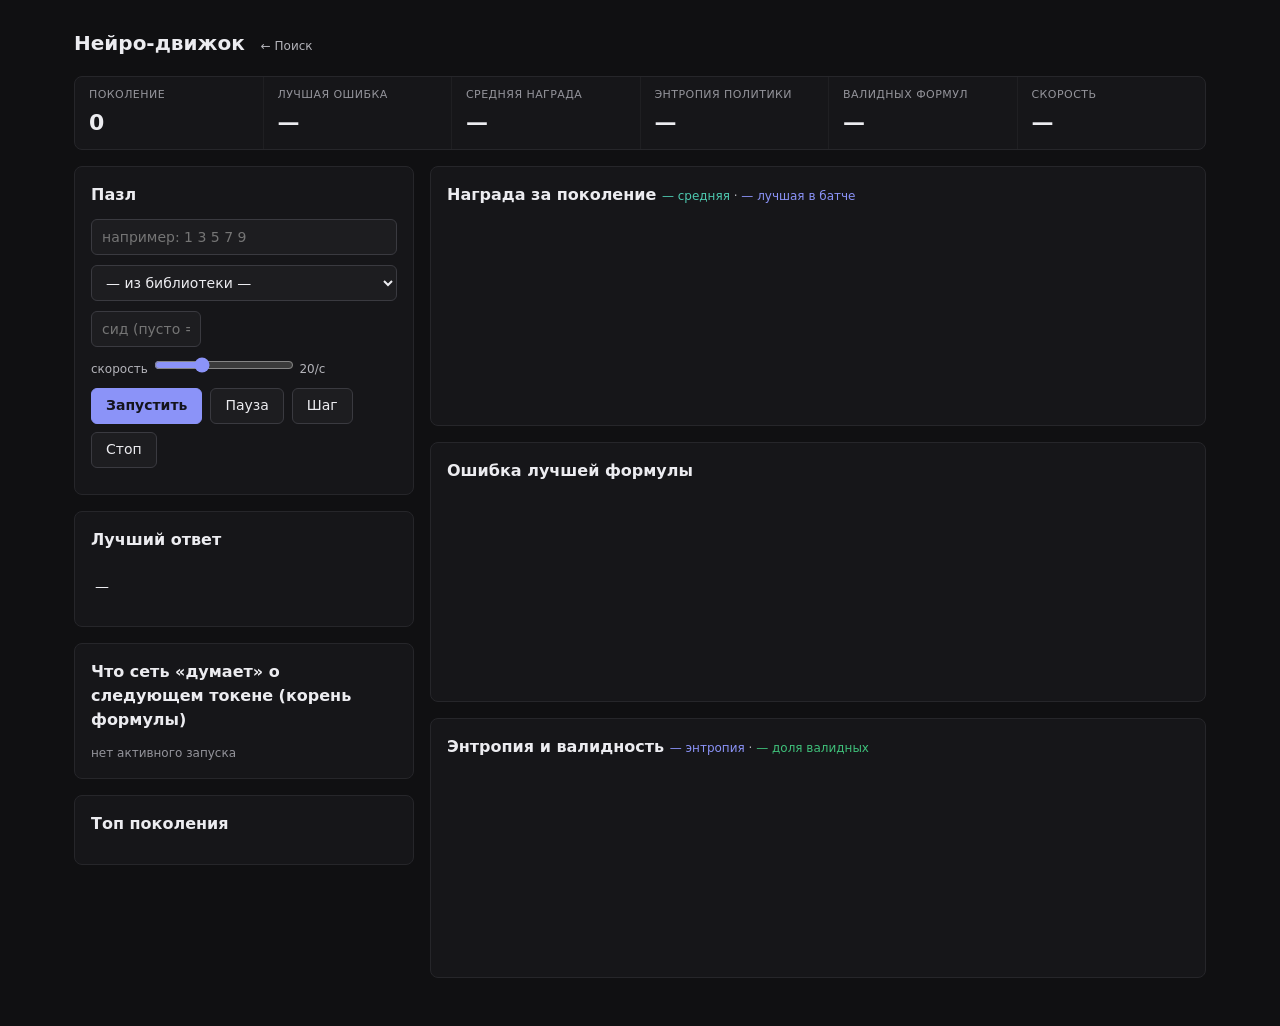
==== static/neuro.html @ 7a64674e "feat(neuro): dashboard training visualizer + server wiring for mode neuro Standalone /neuro page: li" ====
<!DOCTYPE html>
<html lang="ru">
<head>
<meta charset="utf-8">
<meta name="viewport" content="width=device-width, initial-scale=1">
<title>seq2formula — Нейро</title>
<link rel="stylesheet" href="/static/vendor/katex/katex.min.css">
<link rel="stylesheet" href="/static/vendor/uplot/uPlot.min.css">
<link rel="stylesheet" href="/static/style.css">
<style>
  .neuro-wrap { max-width: 1180px; margin: 0 auto; padding: 20px var(--pad) 48px; }
  .neuro-head { display: flex; align-items: baseline; gap: 16px; margin: 8px 0 18px; }
  .neuro-head a { color: var(--muted); font-size: var(--fs-small); text-decoration: none; }
  .neuro-head a:hover { color: var(--accent); }
  .neuro-grid { display: grid; grid-template-columns: 340px 1fr; gap: var(--gap); align-items: start; }
  @media (max-width: 900px) { .neuro-grid { grid-template-columns: 1fr; } }
  .card { background: var(--surface); border: 1px solid var(--border); border-radius: var(--radius-card); padding: 16px; }
  .card h2 { margin: 0 0 12px; font-size: var(--fs-section); font-weight: 600; }
  .card + .card { margin-top: var(--gap); }
  .row { display: flex; gap: 8px; align-items: center; flex-wrap: wrap; }
  .row + .row { margin-top: 10px; }
  .neuro-formula { min-height: 46px; display: flex; align-items: center; padding: 8px 4px; overflow-x: auto; }
  .kpi-strip { display: flex; border: 1px solid var(--border); border-radius: var(--radius-card); background: var(--surface); overflow: hidden; }
  .kpi-strip .cell { flex: 1; padding: 10px 14px; border-right: 1px solid var(--rule); min-width: 0; }
  .kpi-strip .cell:last-child { border-right: 0; }
  .kpi-label { font-size: 11px; color: var(--faint); text-transform: uppercase; letter-spacing: 0.04em; }
  .kpi-value { font-size: var(--fs-kpi); font-weight: 600; margin-top: 2px; }
  .chart { width: 100%; }
  .tokbars { display: flex; flex-direction: column; gap: 6px; }
  .tokbar-row { display: grid; grid-template-columns: 64px 1fr 48px; gap: 8px; align-items: center; font-size: var(--fs-small); }
  .tokbar-name { color: var(--muted); font-family: ui-monospace, monospace; }
  .tokbar-track { background: var(--active); border-radius: 3px; height: 14px; overflow: hidden; }
  .tokbar-fill { height: 100%; background: var(--accent); border-radius: 3px; transition: width 0.15s ease; }
  .tokbar-val { color: var(--faint); text-align: right; font-variant-numeric: tabular-nums; }
  .top5 td { padding: 4px 8px; font-size: var(--fs-small); }
  .badge-shock { display: inline-block; padding: 1px 8px; border-radius: 999px; font-size: 11px;
                 background: var(--amber-tint); color: var(--amber); border: 1px solid #4a3d1e; }
  .badge-solved { display: inline-block; padding: 1px 8px; border-radius: 999px; font-size: 11px;
                  background: var(--positive-dim); color: var(--positive); border: 1px solid #1f4a2e; }
  .stat-line { display: flex; justify-content: space-between; font-size: var(--fs-small); color: var(--muted); padding: 3px 0; }
  .stat-line b { color: var(--text); font-variant-numeric: tabular-nums; font-weight: 600; }
</style>
</head>
<body>
<div class="neuro-wrap">
  <div class="neuro-head">
    <h1 style="margin:0;font-size:var(--fs-title);">Нейро-движок</h1>
    <a href="/">← Поиск</a>
    <span id="statusBadge" class="badge-solved" hidden></span>
    <span id="shockBadge" class="badge-shock" hidden>встряска</span>
  </div>

  <div class="kpi-strip" id="kpiStrip">
    <div class="cell"><div class="kpi-label">Поколение</div><div class="kpi-value num" id="kpiGen">0</div></div>
    <div class="cell"><div class="kpi-label">Лучшая ошибка</div><div class="kpi-value num" id="kpiErr">—</div></div>
    <div class="cell"><div class="kpi-label">Средняя награда</div><div class="kpi-value num" id="kpiReward">—</div></div>
    <div class="cell"><div class="kpi-label">Энтропия политики</div><div class="kpi-value num" id="kpiH">—</div></div>
    <div class="cell"><div class="kpi-label">Валидных формул</div><div class="kpi-value num" id="kpiValid">—</div></div>
    <div class="cell"><div class="kpi-label">Скорость</div><div class="kpi-value num" id="kpiGps">—</div></div>
  </div>

  <div style="height:var(--gap)"></div>

  <div class="neuro-grid">
    <div>
      <div class="card">
        <h2>Пазл</h2>
        <div class="row">
          <input class="input" id="termsInput" style="flex:1" placeholder="например: 1 3 5 7 9">
        </div>
        <div class="row">
          <select class="input" id="puzzleSelect" style="flex:1"><option value="">— из библиотеки —</option></select>
        </div>
        <div class="row">
          <input class="input" id="seedInput" style="width:110px" placeholder="сид (пусто = случайно)">
          <label style="color:var(--muted);font-size:var(--fs-small)">скорость
            <input type="range" id="speedSlider" min="1" max="60" value="20" step="1">
            <span class="num" id="speedLabel">20/с</span>
          </label>
        </div>
        <div class="row">
          <button class="btn btn-primary" id="btnStart">Запустить</button>
          <button class="btn" id="btnPause">Пауза</button>
          <button class="btn" id="btnStep">Шаг</button>
          <button class="btn" id="btnStop">Стоп</button>
        </div>
        <div id="runInfo" style="margin-top:10px"></div>
      </div>

      <div class="card">
        <h2>Лучший ответ</h2>
        <div class="neuro-formula" id="bestFormula">—</div>
        <div id="bestMeta" style="color:var(--muted);font-size:var(--fs-small)"></div>
      </div>

      <div class="card">
        <h2>Что сеть «думает» о следующем токене (корень формулы)</h2>
        <div class="tokbars" id="tokBars"><div style="color:var(--faint);font-size:var(--fs-small)">нет активного запуска</div></div>
      </div>

      <div class="card">
        <h2>Топ поколения</h2>
        <table class="list-table top5" id="top5Table"><tbody></tbody></table>
      </div>
    </div>

    <div>
      <div class="card">
        <h2>Награда за поколение
          <span style="font-weight:400;font-size:12px;color:var(--muted)">
            <span style="color:#4ec9b0">— средняя</span> ·
            <span style="color:#8b93f8">— лучшая в батче</span></span></h2>
        <div class="chart" id="chartReward"></div>
      </div>
      <div class="card">
        <h2>Ошибка лучшей формулы</h2>
        <div class="chart" id="chartError"></div>
      </div>
      <div class="card">
        <h2>Энтропия и валидность
          <span style="font-weight:400;font-size:12px;color:var(--muted)">
            <span style="color:#8b93f8">— энтропия</span> ·
            <span style="color:#3fc07a">— доля валидных</span></span></h2>
        <div class="chart" id="chartEntropy"></div>
      </div>
    </div>
  </div>
</div>
<script src="/static/vendor/katex/katex.min.js"></script>
<script src="/static/vendor/uplot/uPlot.iife.min.js"></script>
<script src="/static/neuro.js"></script>
</body>
</html>
---- static/vendor/uplot/uPlot.min.css ----
.uplot, .uplot *, .uplot *::before, .uplot *::after {box-sizing: border-box;}.uplot {font-family: system-ui, -apple-system, "Segoe UI", Roboto, "Helvetica Neue", Arial, "Noto Sans", sans-serif, "Apple Color Emoji", "Segoe UI Emoji", "Segoe UI Symbol", "Noto Color Emoji";line-height: 1.5;width: min-content;}.u-title {text-align: center;font-size: 18px;font-weight: bold;}.u-wrap {position: relative;user-select: none;}.u-over, .u-under {position: absolute;}.u-under {overflow: hidden;}.uplot canvas {display: block;position: relative;width: 100%;height: 100%;}.u-legend {font-size: 14px;margin: auto;text-align: center;}.u-inline {display: block;}.u-inline * {display: inline-block;}.u-inline tr {margin-right: 16px;}.u-legend th {font-weight: 600;}.u-legend th > * {vertical-align: middle;display: inline-block;}.u-legend .u-marker {width: 1em;height: 1em;margin-right: 4px;background-clip: content-box !important;}.u-inline.u-live th::after {content: ":";vertical-align: middle;}.u-inline:not(.u-live) .u-value {display: none;}.u-series > * {padding: 4px;}.u-series th {cursor: pointer;}.u-legend .u-off > * {opacity: 0.3;}.u-select {background: rgba(0,0,0,0.07);position: absolute;pointer-events: none;}.u-cursor-x, .u-cursor-y {position: absolute;left: 0;top: 0;pointer-events: none;will-change: transform;z-index: 100;}.u-hz .u-cursor-x, .u-vt .u-cursor-y {height: 100%;border-right: 1px dashed #607D8B;}.u-hz .u-cursor-y, .u-vt .u-cursor-x {width: 100%;border-bottom: 1px dashed #607D8B;}.u-cursor-pt {position: absolute;top: 0;left: 0;border-radius: 50%;pointer-events: none;will-change: transform;z-index: 100;/*this has to be !important since we set inline "background" shorthand */background-clip: content-box !important;}.u-select.u-off, .u-cursor-x.u-off, .u-cursor-y.u-off, .u-cursor-pt.u-off {display: none;}
---- static/style.css ----
/* seq2formula dashboard — dark instrument panel.
   Rules: neutral dark chrome, indigo on data only, flat surfaces split
   by 1px lines, KPIs as one divided strip, tabular figures, no emoji. */

:root {
  --ground: #101012;
  --surface: #161619;
  --raised: #1d1d20;
  --active: #26262a;
  --border: #26262a;
  --rule: #1f1f22;
  --control: #3a3a40;
  --text: #ececf0;
  --muted: #b4b4ba;
  --faint: #94949b;
  --accent: #8b93f8;          /* indigo — the product hue: best line, focus, primary */
  --accent-dim: #3c4066;
  --accent-tint: #1c1d2b;
  --positive: #3fc07a;        /* exact hit */
  --positive-dim: #16281d;
  --negative: #e5566f;
  --amber: #e2a655;           /* error metric */
  --amber-tint: #2a2214;
  --teal: #4ec9b0;            /* diversity metric */
  --teal-tint: #14262b;
  --grid: #232327;
  --radius-card: 8px;
  --radius-control: 6px;
  --radius-chip: 4px;
  --gap: 16px;
  --pad: 24px;
  --font: -apple-system, "Segoe UI", "Roboto", "Ubuntu", system-ui, sans-serif;
  --fs-title: 20px;
  --fs-section: 16px;
  --fs-kpi: 22px;
  --fs-body: 14px;
  --fs-small: 12px;
}

* { box-sizing: border-box; }

[hidden] { display: none !important; }

html { color-scheme: dark; }

body {
  margin: 0;
  background: var(--ground);
  color: var(--text);
  font-family: var(--font);
  font-size: var(--fs-body);
  line-height: 1.5;
}

.num, .kpi-value, td.num, th.num { font-variant-numeric: tabular-nums; }

::selection { background: var(--accent-dim); color: var(--text); }

:focus-visible {
  outline: 2px solid var(--accent);
  outline-offset: 2px;
  border-radius: var(--radius-chip);
}

/* ---------- top bar ---------- */

.topbar {
  display: flex;
  align-items: center;
  justify-content: space-between;
  gap: 16px;
  min-height: 48px;
  padding: 0 var(--pad);
  border-bottom: 1px solid var(--border);
  position: sticky;
  top: 0;
  background: var(--ground);
  z-index: 10;
  flex-wrap: wrap;
}

.brand { display: flex; align-items: center; gap: 10px; }

.brand-mark { width: 20px; height: 20px; color: var(--accent); }

.brand-name { font-size: var(--fs-section); font-weight: 600; letter-spacing: 0; }

.pagetabs {
  display: flex;
  gap: 2px;
  align-self: stretch;
  margin: 0 auto;
}

.ptab {
  appearance: none;
  background: none;
  border: none;
  border-bottom: 2px solid transparent;
  color: var(--muted);
  font: inherit;
  font-size: var(--fs-body);
  padding: 0 16px;
  cursor: pointer;
  display: inline-flex;
  align-items: center;
  gap: 6px;
  min-height: 46px;
}

.ptab[aria-selected="true"] {
  color: var(--text);
  border-bottom-color: var(--accent);
}

.tab-dot {
  width: 7px;
  height: 7px;
  border-radius: 50%;
  background: var(--positive);
}

.topbar-status {
  display: flex;
  align-items: center;
  gap: 8px;
  font-size: var(--fs-small);
  color: var(--muted);
  white-space: nowrap;
}

.dot {
  width: 8px;
  height: 8px;
  border-radius: 50%;
  background: var(--faint);
}

.dot.on { background: var(--positive); }
.dot.off { background: var(--negative); }

/* status chip */

.chip {
  display: inline-flex;
  align-items: center;
  gap: 6px;
  height: 22px;
  padding: 0 10px;
  border-radius: 999px;
  font-size: var(--fs-small);
  background: var(--active);
  color: var(--muted);
  white-space: nowrap;
}

.chip::before {
  content: "";
  width: 7px;
  height: 7px;
  border-radius: 50%;
  background: currentColor;
}

.chip.run { background: var(--accent-tint); color: var(--accent); }
.chip.paused { background: var(--amber-tint); color: var(--amber); }
.chip.solved { background: var(--positive-dim); color: var(--positive); }
.chip.finished { background: var(--active); color: var(--faint); }
.chip.error { background: var(--amber-tint); color: var(--amber); }

/* ---------- canvas ---------- */

.canvas {
  max-width: 1280px;
  margin: 0 auto;
  padding: var(--pad) var(--pad) 48px;
  display: grid;
  gap: var(--gap);
}

.panel {
  background: var(--surface);
  border: 1px solid var(--border);
  border-radius: var(--radius-card);
  padding: 20px;
}

.panel-head {
  display: flex;
  align-items: baseline;
  justify-content: space-between;
  gap: 12px;
  margin-bottom: 16px;
}

.panel-title {
  margin: 0;
  font-size: var(--fs-section);
  font-weight: 600;
}

.panel-meta { font-size: var(--fs-small); color: var(--muted); }

/* ---------- controls ---------- */

.run-form {
  display: grid;
  grid-template-columns: minmax(0, 1.4fr) minmax(0, 1fr);
  gap: 12px;
  align-items: start;
}

/* own reference formula spans the full row under sequence/puzzle */
.field-ref { grid-column: 1 / -1; }

.field { display: grid; gap: 6px; min-width: 0; }

.field-label { font-size: var(--fs-small); color: var(--muted); }

.field-hint { font-size: var(--fs-small); color: var(--faint); }

.input {
  height: 36px;
  padding: 0 10px;
  background: var(--raised);
  border: 1px solid var(--control);
  border-radius: var(--radius-control);
  color: var(--text);
  font: inherit;
  min-width: 0;
}

.input:hover { border-color: #4a4a52; }

.input:focus { outline: none; border-color: var(--accent); }

/* custom dropdown for puzzles */
.field-puzzle { position: relative; }
.modern-select-trigger {
  display: flex;
  align-items: center;
  justify-content: space-between;
  cursor: pointer;
  text-align: left;
  width: 100%;
  font: inherit;
}
.modern-select-arrow { width: 16px; height: 16px; color: var(--muted); flex: none; }
.modern-select-menu {
  position: absolute;
  top: calc(100% + 4px);
  left: 0;
  width: 100%;
  max-height: 400px;
  overflow-y: auto;
  background: var(--surface);
  border: 1px solid var(--border);
  border-radius: var(--radius-control);
  box-shadow: 0 12px 32px rgba(0, 0, 0, 0.5);
  z-index: 100;
  padding: 6px 0;
}
.modern-select-group {
  padding: 8px 12px 4px;
  font-size: 11px;
  font-weight: 600;
  color: var(--faint);
  text-transform: uppercase;
  letter-spacing: 0.04em;
}
.puzzle-search-wrap {
  padding: 8px;
  position: sticky;
  top: 0;
  background: var(--surface);
  z-index: 10;
  border-bottom: 1px solid var(--border);
}
.puzzle-search {
  width: 100%;
  height: 30px;
  font-size: var(--fs-small);
}
.puzzle-filters {
  display: flex;
  gap: 8px;
  margin-top: 8px;
}
.puzzle-filter-select {
  height: 28px;
  font-size: 11px;
  padding: 0 6px;
  flex: 1;
  min-width: 0;
  background-image: none; /* remove custom arrow for these compact ones */
  cursor: pointer;
}
.puzzle-search-wrap {
  padding: 8px;
  position: sticky;
  top: 0;
  background: var(--surface);
  z-index: 10;
  border-bottom: 1px solid var(--border);
}
.puzzle-search {
  width: 100%;
  height: 30px;
  font-size: var(--fs-small);
}
.modern-select-item {
  padding: 8px 12px;
  cursor: pointer;
  display: flex;
  align-items: center;
  justify-content: space-between;
  gap: 12px;
  transition: background-color 100ms;
}
.modern-select-item:hover { background: var(--raised); }
.modern-select-item.active { background: var(--accent-tint); }
.modern-select-item-name { font-size: var(--fs-body); color: var(--text); }
.modern-select-item-desc { font-size: var(--fs-small); color: var(--muted); display: flex; gap: 8px; align-items: center; flex-wrap: wrap; margin-top: 2px; }
.modern-select-item-seq { color: var(--faint); }
.modern-select-item-ref { color: var(--teal); }

/* KPI tooltips */

.kpi { position: relative; cursor: help; }

.kpi::after {
  content: attr(data-tip);
  position: absolute;
  bottom: calc(100% + 6px);
  left: 8px;
  right: 8px;
  z-index: 50; /* must be higher than charts below */
  background: var(--raised);
  border: 1px solid var(--control);
  border-radius: var(--radius-control);
  padding: 8px 10px;
  font-size: var(--fs-small);
  line-height: 1.45;
  color: var(--muted);
  box-shadow: 0 8px 24px rgba(0, 0, 0, 0.4);
  opacity: 0;
  pointer-events: none;
  transition: opacity 150ms;
}

.kpi:hover::after, .kpi:focus-within::after { opacity: 1; }

.btn {
  display: inline-flex;
  align-items: center;
  justify-content: center;
  gap: 8px;
  height: 36px;
  padding: 0 14px;
  background: var(--raised);
  border: 1px solid var(--control);
  border-radius: var(--radius-control);
  color: var(--text);
  font: inherit;
  cursor: pointer;
  transition: background-color 150ms, border-color 150ms;
}

.btn:hover { background: var(--active); border-color: #4a4a52; }

.btn:disabled { opacity: 0.5; cursor: not-allowed; }

.btn-primary {
  background: var(--accent);
  border-color: var(--accent);
  color: #14141c;
  font-weight: 600;
}

.btn-primary:hover { background: #9ca3fa; border-color: #9ca3fa; }

/* Control buttons: stop is red (destructive), keep-search is green
   (it extends the successful run) — both tinted, solid on hover. */
.btn-danger {
  background: rgba(229, 86, 111, 0.08);
  border-color: rgba(229, 86, 111, 0.55);
  color: var(--negative);
}

.btn-danger:hover {
  background: var(--negative);
  border-color: var(--negative);
  color: #1a0d10;
}

.btn-positive {
  background: rgba(63, 192, 122, 0.1);
  border-color: rgba(63, 192, 122, 0.55);
  color: var(--positive);
  font-weight: 600;
}

.btn-positive:hover {
  background: var(--positive);
  border-color: var(--positive);
  color: #0f2018;
}

.icon { width: 15px; height: 15px; flex: none; }

.run-controls {
  display: flex;
  align-items: center;
  justify-content: space-between;
  gap: 12px;
  flex-wrap: wrap;
  margin-top: 12px;
  padding-top: 12px;
  border-top: 1px solid var(--rule);
}

.control-group { display: flex; gap: 8px; flex-wrap: wrap; }

/* operation picker chips */

.ops-row {
  display: flex;
  align-items: center;
  justify-content: space-between;
  gap: 12px;
  flex-wrap: wrap;
  margin-top: 12px;
  padding-top: 12px;
  border-top: 1px solid var(--rule);
}

.ops-label {
  font-size: var(--fs-small);
  color: var(--muted);
  display: inline-flex;
  flex-direction: column;
  gap: 2px;
}

.ops-hint { color: var(--faint); font-size: var(--fs-small); font-weight: 400; }

.ops-groups {
  display: flex;
  flex-direction: column;
  align-items: flex-end;
  gap: 8px;
  flex-wrap: wrap;
}

.ops-group {
  display: flex;
  align-items: center;
  gap: 10px;
  flex-wrap: wrap;
  justify-content: flex-end;
}

.ops-group-name {
  font-size: var(--fs-small);
  color: var(--faint);
  letter-spacing: 0.04em;
  text-transform: uppercase;
  flex: none;
}
.clickable-group {
  cursor: pointer;
  transition: color 150ms;
}
.clickable-group:hover {
  color: var(--text);
  text-decoration: underline;
}

.ops-req { color: var(--amber); max-width: 460px; }

.op-chips {
  display: flex;
  align-items: center;
  gap: 8px;
  flex-wrap: wrap;
}

.op-chip {
  min-width: 44px;
  height: 32px;
  padding: 0 12px;
  border-radius: 999px;
  border: 1px solid var(--control);
  background: var(--raised);
  color: var(--faint);
  font: inherit;
  font-size: 15px;
  cursor: pointer;
  transition: background-color 150ms, color 150ms, border-color 150ms;
}

.op-chip:hover { border-color: #4a4a52; }

.op-chip[aria-pressed="true"] {
  background: var(--accent);
  border-color: var(--accent);
  color: #14141c;
  font-weight: 600;
}

.op-chip[aria-pressed="true"]:hover { background: #9ca3fa; border-color: #9ca3fa; }

.op-chip:disabled { opacity: 0.5; cursor: not-allowed; }

.field-inline {
  display: flex;
  align-items: center;
  gap: 10px;
}

.field-inline .field-label { white-space: nowrap; }

.seed-field { width: 110px; flex: none; }

#speedValue { font-size: var(--fs-small); color: var(--muted); min-width: 118px; }

input[type="range"] {
  width: 140px;
  accent-color: var(--accent);
}

/* ---------- live panel ---------- */

.live-empty {
  color: var(--faint);
  padding: 24px 4px;
  border: 1px dashed var(--control);
  border-radius: var(--radius-control);
  text-align: center;
}

.live-grid {
  display: grid;
  grid-template-columns: minmax(0, 1fr) minmax(0, 1fr);
  gap: var(--gap);
}

.formula-hero {
  grid-column: 1 / -1;
  background: var(--accent-tint);
  border: 1px solid var(--accent-dim);
  border-radius: var(--radius-card);
  padding: 20px 22px 16px;
  display: flex;
  align-items: center;
  gap: 20px;
  flex-wrap: wrap;
}

.hero-main { flex: 1; min-width: 0; position: relative; }

.hero-chart {
  width: 300px;
  height: 110px;
  flex: none;
}

.plot-popover {
  position: fixed;
  z-index: 60;
  background: var(--surface);
  border: 1px solid var(--border);
  border-radius: var(--radius-card);
  padding: 8px 10px 6px;
  box-shadow: 0 10px 28px rgba(0, 0, 0, 0.55);
  pointer-events: none;
}

.race-log-formula .katex { font-size: 1.05em; }

.hero-label {
  display: flex;
  align-items: center;
  gap: 8px;
  font-size: var(--fs-small);
  color: var(--muted);
  margin-bottom: 8px;
}

.hero-dot {
  width: 8px;
  height: 8px;
  border-radius: 50%;
  background: var(--accent);
  flex: none;
}

.hero-formula {
  min-height: 56px;
  /* display: flex removed so KaTeX displayMode can layout fractions vertically */
  overflow-x: auto;
  padding: 6px 0;
  cursor: pointer;
  border-radius: 4px;
  transition: background-color 150ms;
}

.hero-formula .katex-display {
  margin: 0;
}

/* Force KaTeX to align left, overriding its internal flexbox centering */
.hero-formula .katex-display > .katex {
  text-align: left !important;
  display: block !important;
}

/* Force KaTeX to align left, overriding its internal flexbox centering */
.hero-formula .katex-display > .katex {
  text-align: left;
  display: inline-block;
}

.hero-formula:hover { background: rgba(139, 147, 248, 0.08); }

.hero-formula .katex { font-size: 1.9em; }

/* "copied" confirmation pill: shown briefly after a successful copy */
.copy-badge {
  position: absolute;
  top: 0;
  right: 0;
  background: var(--positive-dim);
  color: var(--positive);
  border: 1px solid var(--positive);
  border-radius: var(--chip, 4px);
  padding: 2px 8px;
  font-size: var(--fs-small);
  pointer-events: none;
  z-index: 2;
}

.hero-sub { font-size: var(--fs-small); color: var(--muted); margin-top: 8px; }

.hero-sub .ok { color: var(--positive); font-weight: 600; }

.kpi-strip {
  grid-column: 1 / -1;
  display: grid;
  grid-template-columns: repeat(6, 1fr);
  border: 1px solid var(--border);
  border-radius: var(--radius-card);
  background: var(--surface);
  /* overflow: hidden was clipping the tooltips; use border-radius on
     the children instead to keep the corners rounded. */
}

.kpi {
  padding: 12px 16px;
  display: grid;
  gap: 2px;
  border-left: 1px solid var(--rule);
  min-width: 0;
}

/* Keep the outer corners rounded without clipping the tooltips */
.kpi:first-child { border-top-left-radius: var(--radius-card); border-bottom-left-radius: var(--radius-card); }
.kpi:last-child { border-top-right-radius: var(--radius-card); border-bottom-right-radius: var(--radius-card); }

.kpi:first-child { border-left: none; }

.kpi-label { font-size: var(--fs-small); color: var(--muted); }

.kpi-value { font-size: var(--fs-kpi); font-weight: 500; }

.kpi-value.ok { color: var(--positive); }

.kpi-teal { color: var(--teal); }

.kpi-small { font-size: 15px; font-weight: 400; }

.chart-card, .terms-card, .race-card { min-width: 0; }

.chart-head { margin-bottom: 10px; }

.chart-title {
  margin: 0;
  font-size: var(--fs-body);
  font-weight: 600;
  color: var(--text);
}

.chart-note {
  margin: 4px 0 0;
  font-size: var(--fs-small);
  color: var(--faint);
}

.chart { width: 100%; }

/* race: top-5 leaderboard and the event feed */

.race-list {
  list-style: none;
  margin: 0 0 4px;
  padding: 0;
}

.race-item {
  display: flex;
  align-items: center;
  gap: 12px;
  padding: 7px 8px;
  border-radius: var(--radius-control);
}

.race-item.leader { background: var(--accent-tint); }

.race-place {
  flex: none;
  width: 22px;
  height: 22px;
  display: inline-flex;
  align-items: center;
  justify-content: center;
  border-radius: 50%;
  background: var(--active);
  color: var(--muted);
  font-size: var(--fs-small);
}

.race-item.leader .race-place {
  background: var(--accent);
  color: #14141c;
  font-weight: 600;
}

.race-formula { flex: 1; min-width: 0; overflow-x: auto; padding: 2px 0; }

.race-formula .katex { font-size: 1em; }

.race-meta { flex: none; font-size: var(--fs-small); color: var(--muted); cursor: help; }

.race-log-head { margin-top: 10px; }

.race-log {
  list-style: none;
  margin: 0;
  padding: 0;
}

.race-log-item {
  display: flex;
  gap: 10px;
  align-items: baseline;
  padding: 4px 0;
  flex-wrap: wrap;
  font-size: var(--fs-small);
  color: var(--muted);
  border-bottom: 1px solid var(--rule);
  word-break: break-word;
}

.race-log-item:last-child { border-bottom: none; }

.race-log-gen { flex: none; color: var(--faint); min-width: 64px; }

.race-log-item.log-solved { color: var(--positive); }

.race-log-item.log-shrink { color: var(--teal); }

.race-log-item.log-shock { color: var(--amber); }

/* Library summary (Результаты) */

.stats-card {
  border: 1px solid var(--border);
  border-radius: var(--radius-control);
  padding: 12px 14px;
  margin-bottom: 14px;
  display: grid;
  gap: 10px;
}

.stats-top { display: flex; align-items: baseline; justify-content: space-between; gap: 12px; }

.stats-headline { font-weight: 600; }

.stats-tiers { display: flex; flex-wrap: wrap; gap: 8px; }

.stats-tier {
  position: relative;
  cursor: help;
  display: flex;
  align-items: baseline;
  gap: 8px;
  border: 1px solid var(--border);
  border-radius: var(--radius-control);
  padding: 6px 10px;
  font-size: var(--fs-small);
}

.stats-tier.done { border-color: var(--positive); color: var(--positive); }

.stats-tier-name { color: var(--muted); font-weight: 600; }

.stats-tier.done .stats-tier-name { color: inherit; }

.stats-tier-gens { color: var(--faint); font-size: var(--fs-small); }

.stats-tier::after {
  content: attr(data-tip);
  position: absolute;
  bottom: calc(100% + 6px);
  left: 0;
  z-index: 20;
  background: var(--raised);
  border: 1px solid var(--control);
  border-radius: var(--radius-control);
  padding: 6px 10px;
  font-size: var(--fs-small);
  color: var(--muted);
  box-shadow: 0 8px 24px rgba(0, 0, 0, 0.4);
  white-space: nowrap;
  opacity: 0;
  pointer-events: none;
  transition: opacity 0.12s ease;
}

.stats-tier:hover::after { opacity: 1; }

/* uPlot theming */
.uplot, .uplot *, .uplot *::before, .uplot *::after { box-sizing: border-box; }
.uplot .title, .uplot .caption { display: none; }
.uplot .legend {
  margin-top: 6px;
  font-size: var(--fs-small);
}
.uplot .trct { color: var(--muted); }
.uplot .legend .series:first-child { display: none; } /* hide x column */
.uplot .axis { color: var(--faint); font-size: 11px; }
.u-legend { color: var(--muted); font-size: var(--fs-small); padding-top: 6px; }
.u-legend .u-value { color: var(--text); }
.u-off { color: var(--faint); }

/* ---------- terms table ---------- */

.terms-wrap { overflow-x: auto; }

.terms-table, .list-table {
  border-collapse: collapse;
  width: 100%;
  font-size: var(--fs-body);
}

.terms-table th, .terms-table td {
  padding: 6px 10px;
  text-align: right;
  white-space: nowrap;
  border-left: 1px solid var(--rule);
}

.terms-table th { color: var(--muted); font-weight: 400; font-size: var(--fs-small); }

.terms-table th:first-child, .terms-table td:first-child {
  text-align: left;
  border-left: none;
  color: var(--muted);
  font-size: var(--fs-small);
}

.terms-table td { font-variant-numeric: tabular-nums; }

.terms-table .err { color: var(--amber); }
.terms-table .err.ok { color: var(--positive); }

/* ---------- tabs & result tables ---------- */

.results-controls {
  display: flex;
  justify-content: space-between;
  align-items: flex-end;
  gap: 12px;
  flex-wrap: wrap;
  margin-bottom: 12px;
  border-bottom: 1px solid var(--border);
}
.results-controls .tabs {
  border-bottom: none;
  margin-bottom: 0;
}
.table-tools {
  display: flex;
  gap: 8px;
  align-items: center;
  padding-bottom: 8px;
}
.table-search {
  width: 200px;
  height: 32px;
  font-size: var(--fs-small);
}

.tab {
  appearance: none;
  background: none;
  border: none;
  border-bottom: 2px solid transparent;
  color: var(--muted);
  font: inherit;
  font-size: var(--fs-body);
  padding: 8px 14px;
  cursor: pointer;
}

.tab[aria-selected="true"] {
  color: var(--text);
  border-bottom-color: var(--accent);
}

.list-table th {
  text-align: left;
  font-size: var(--fs-small);
  font-weight: 400;
  color: var(--muted);
  padding: 6px 10px 6px 0;
  border-bottom: 1px solid var(--border);
  cursor: pointer;
  user-select: none;
}
.list-table th:hover { color: var(--text); }
.list-table th[data-sort="asc"]::after { content: " ▲"; font-size: 10px; }
.list-table th[data-sort="desc"]::after { content: " ▼"; font-size: 10px; }

.list-table td {
  padding: 8px 10px 8px 0;
  border-bottom: 1px solid var(--rule);
  vertical-align: middle;
}

.list-table td.num, .list-table th.num { text-align: right; padding-left: 24px; padding-right: 0; }

.list-table .seq { color: var(--muted); white-space: nowrap; }

.list-table .when { color: var(--faint); white-space: nowrap; font-size: var(--fs-small); }

.list-empty { color: var(--faint); padding: 16px 0; }

.better-than-ref {
  background-color: rgba(63, 192, 122, 0.05);
}
.better-than-ref td:first-child {
  border-left: 3px solid var(--positive);
  padding-left: 8px;
}
.ref-badge {
  color: var(--positive);
  font-weight: bold;
  cursor: help;
}

.solved-text { color: var(--positive); }
.amber-text { color: var(--amber); }

.clickable-row {
  cursor: pointer;
  transition: background-color 150ms;
}
.clickable-row:hover { background-color: var(--raised); }
.clickable-row.active-autopilot {
  background-color: var(--accent-tint);
  border-left: 3px solid var(--accent);
}

.delta-neg { color: var(--positive); font-size: 12px; margin-left: 4px; }
.delta-pos { color: var(--negative); font-size: 12px; margin-left: 4px; }

/* curiosities */

.curio-item {
  display: flex;
  align-items: center;
  gap: 16px;
  padding: 10px 0;
  border-bottom: 1px solid var(--rule);
}

.curio-formula { flex: 1; min-width: 0; overflow-x: auto; }

.curio-meta {
  display: flex;
  gap: 14px;
  font-size: var(--fs-small);
  color: var(--muted);
  white-space: nowrap;
}

.curio-meta b { color: var(--text); font-weight: 500; }

/* solved banner */

.solved-note {
  display: none;
  margin-top: 10px;
  padding: 10px 14px;
  border: 1px solid var(--accent-dim);
  border-radius: var(--radius-control);
  color: var(--muted);
  font-size: var(--fs-small);
  gap: 8px;
  align-items: center;
}

.solved-note.show { display: flex; }

.solved-note .katex {
  color: var(--text);
  font-size: 1.6em; /* Make inline formulas in the banner readable */
}

/* ---------- responsive ---------- */

@media (max-width: 900px) {
  .run-form { grid-template-columns: 1fr; align-items: stretch; }

  .live-grid { grid-template-columns: 1fr; }
  .kpi-strip { grid-template-columns: repeat(3, 1fr); }
  .kpi:nth-child(3n+1) { border-left: none; }
  .kpi:nth-child(n+4) { border-top: 1px solid var(--rule); }
}

@media (max-width: 720px) {
  .topbar { padding: 6px var(--pad); }
  .pagetabs { order: 3; width: 100%; margin: 0; justify-content: flex-start; }
  .topbar-status { margin-left: auto; }
}

.settings-form { display: grid; gap: 24px; }
.settings-section-title {
  margin: 0 0 4px;
  font-size: var(--fs-section);
  font-weight: 600;
  color: var(--text);
  border-bottom: 1px solid var(--border);
  padding-bottom: 8px;
}
.settings-grid {
  display: grid;
  grid-template-columns: repeat(3, 1fr);
  gap: 16px 20px;
  align-items: start;
}

.settings-actions {
  display: flex;
  gap: 8px;
  border-top: 1px solid var(--border);
  padding-top: 16px;
  margin-top: 8px;
}

.panel-meta.ok { color: var(--positive); }

@media (max-width: 900px) {
  .settings-grid { grid-template-columns: repeat(2, 1fr); }
}

@media (max-width: 560px) {
  :root { --pad: 16px; --gap: 12px; }
  .panel { padding: 14px; }
  .settings-grid { grid-template-columns: 1fr; }
  .kpi-strip { grid-template-columns: repeat(2, 1fr); }
  .kpi { border-left: none; }
  .kpi:nth-child(n+3) { border-top: 1px solid var(--rule); }
  .kpi:nth-child(2n) { border-left: 1px solid var(--rule); }
  .kpi-value { font-size: 18px; }
  .hero-formula .katex { font-size: 1.4em; }
  .hero-chart { width: 100%; }
  .control-group { flex: 1; flex-wrap: wrap; }
  .control-group .btn { flex: 1 1 auto; min-width: 0; padding: 0 10px; }
  input[type="range"] { width: 100%; }
  .field-inline { width: 100%; }
  .curio-item { flex-direction: column; align-items: flex-start; gap: 6px; }
}

@media (prefers-reduced-motion: reduce) {
  * { transition: none !important; }
}

/* notification toggles in settings */
.notify-toggles { display: flex; gap: 16px; align-items: center; height: 36px; }
.toggle-label { display: flex; gap: 6px; align-items: center; cursor: pointer; font-size: var(--fs-body); }
.toggle-label input { accent-color: var(--accent); width: 16px; height: 16px; cursor: pointer; }

/* difficulty badges */
.diff-dot {
  display: inline-block;
  width: 8px;
  height: 8px;
  border-radius: 50%;
  margin-right: 6px;
  flex: none;
}
.diff-dot.easy { background: var(--positive); }
.diff-dot.medium { background: var(--amber); }
.diff-dot.hard { background: var(--negative); }
.diff-dot.unseen { background: var(--faint); }

/* ===== Curves mode («Кривые») ===== */
.curves-grid {
  display: grid;
  grid-template-columns: minmax(320px, 480px) 1fr;
  gap: var(--gap);
  margin-bottom: var(--gap);
  align-items: start;
}

.curve-canvas-wrap { margin-bottom: 12px; }

#curveCanvas {
  display: block;
  width: 100%;
  max-width: 460px;
  aspect-ratio: 1;
  background: var(--ground);
  border: 1px solid var(--border);
  border-radius: var(--radius-card);
  touch-action: none;
  cursor: crosshair;
}

.curve-live-panel { min-width: 0; }

.curve-hero { margin-bottom: 12px; }
.curve-hero .hero-formula .katex { font-size: 1.3em; }
.curve-hero .hero-formula { margin-bottom: 6px; }

.curve-pair { margin-right: 20px; white-space: nowrap; }

.ops-row-compact { margin-top: 10px; }

@media (max-width: 1100px) {
  .curves-grid { grid-template-columns: 1fr; }
  #curveCanvas { max-width: 100%; }
}

#curveCanvas.locked { cursor: not-allowed; }

.preset-row {
  display: flex;
  align-items: center;
  flex-wrap: wrap;
  gap: 6px;
  margin-bottom: 10px;
}
.preset-row .ops-label { margin-right: 4px; }
.preset-btn { padding: 4px 10px; font-size: 13px; }

/* curve tab stat parity */
.curve-race-formula { margin-right: 10px; }
.curve-hero .hero-formula { margin-bottom: 6px; }
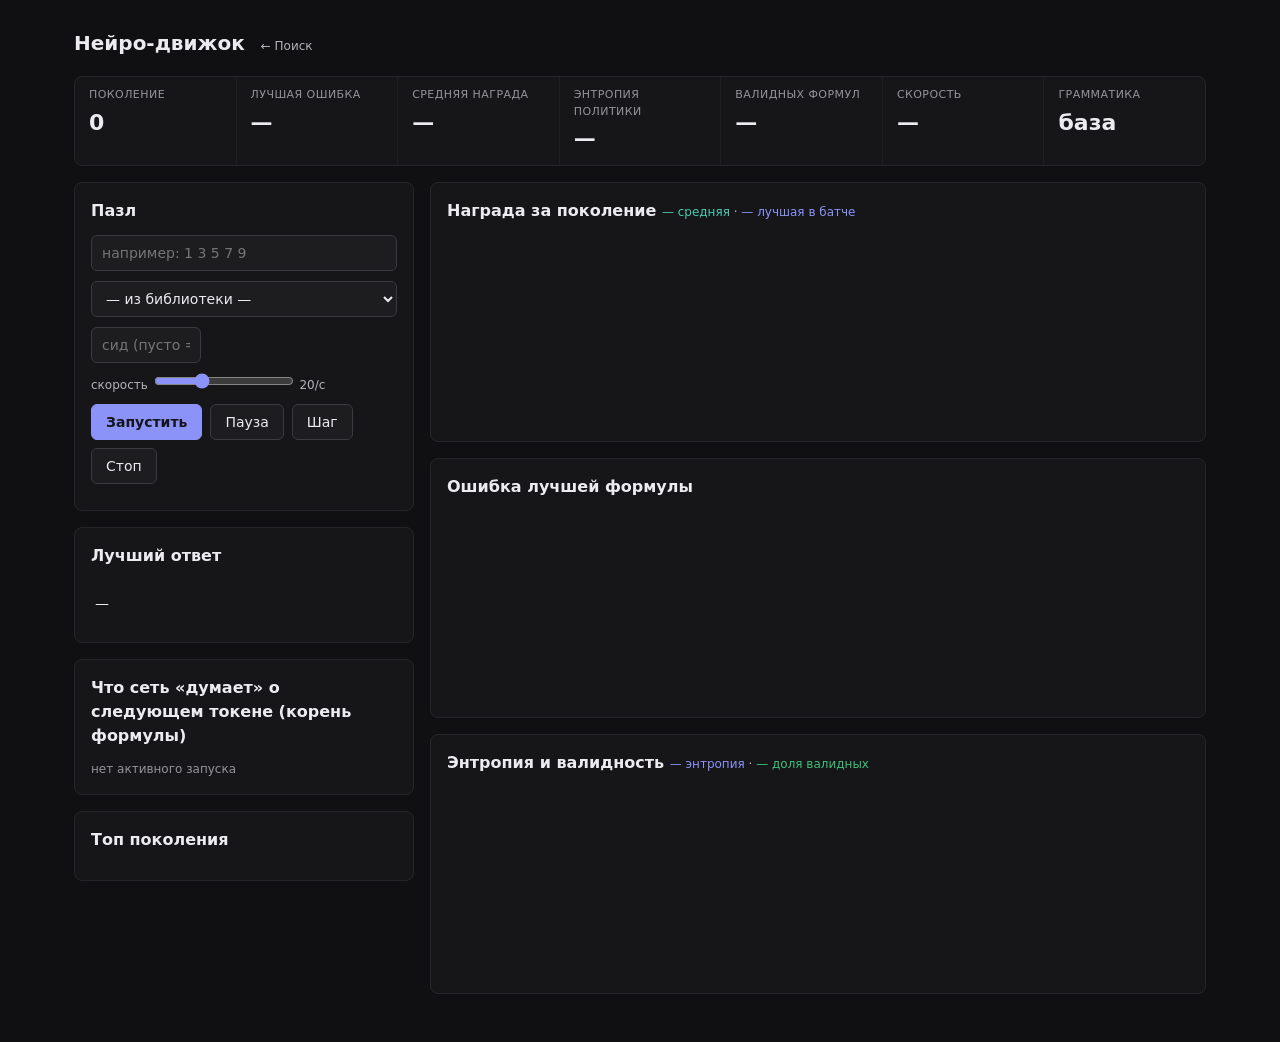
==== commit 1247af94: "feat(neuro): progressive grammar + var-substitution memetic move Progressive grammar: the policy is " ====
--- a/static/neuro.html
+++ b/static/neuro.html
@@ -57,6 +57,7 @@
     <div class="cell"><div class="kpi-label">Энтропия политики</div><div class="kpi-value num" id="kpiH">—</div></div>
     <div class="cell"><div class="kpi-label">Валидных формул</div><div class="kpi-value num" id="kpiValid">—</div></div>
     <div class="cell"><div class="kpi-label">Скорость</div><div class="kpi-value num" id="kpiGps">—</div></div>
+    <div class="cell"><div class="kpi-label">Грамматика</div><div class="kpi-value" id="kpiStage">база</div></div>
   </div>
 
   <div style="height:var(--gap)"></div>
--- a/static/style.css
+++ b/static/style.css
@@ -368,6 +368,14 @@
 
 .btn:hover { background: var(--active); border-color: #4a4a52; }
 
+/* toggle buttons (eraser, smoothing): accent fill while on */
+.btn[aria-pressed="true"] {
+  background: var(--accent);
+  border-color: var(--accent);
+  color: #14141c;
+  font-weight: 600;
+}
+
 .btn:disabled { opacity: 0.5; cursor: not-allowed; }
 
 .btn-primary {
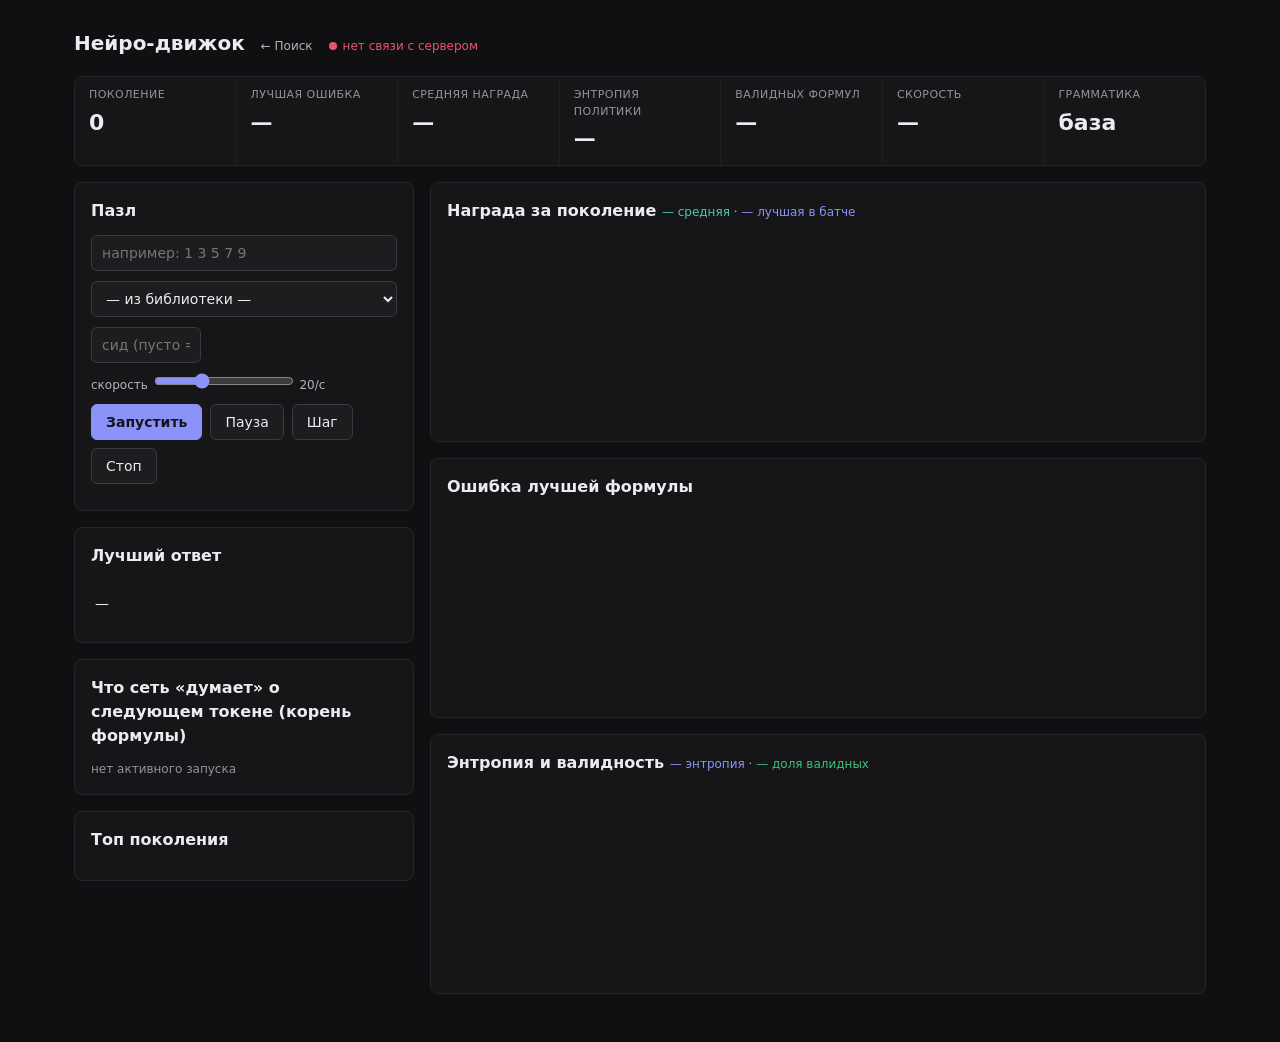
==== commit 2007064c: "fix(ui): impeccable critique round - inline errors, calm run badge, no emoji From a two-assessment c" ====
--- a/static/neuro.html
+++ b/static/neuro.html
@@ -37,6 +37,14 @@
                  background: var(--amber-tint); color: var(--amber); border: 1px solid #4a3d1e; }
   .badge-solved { display: inline-block; padding: 1px 8px; border-radius: 999px; font-size: 11px;
                   background: var(--positive-dim); color: var(--positive); border: 1px solid #1f4a2e; }
+  .badge-run { display: inline-block; padding: 1px 8px; border-radius: 999px; font-size: 11px;
+               background: var(--accent-tint); color: var(--accent); border: 1px solid #3a3d5e; }
+  .badge-off { display: inline-block; padding: 1px 8px; border-radius: 999px; font-size: 11px;
+               background: var(--amber-tint); color: var(--amber); border: 1px solid #4a3d1e; }
+  .conn { font-size: var(--fs-small); color: var(--faint); display: inline-flex; align-items: center; gap: 6px; }
+  .conn-dot { width: 8px; height: 8px; border-radius: 50%; background: var(--positive); }
+  .conn.bad .conn-dot { background: var(--negative); }
+  .conn.bad { color: var(--negative); }
   .stat-line { display: flex; justify-content: space-between; font-size: var(--fs-small); color: var(--muted); padding: 3px 0; }
   .stat-line b { color: var(--text); font-variant-numeric: tabular-nums; font-weight: 600; }
 </style>
@@ -46,6 +54,7 @@
   <div class="neuro-head">
     <h1 style="margin:0;font-size:var(--fs-title);">Нейро-движок</h1>
     <a href="/">← Поиск</a>
+    <span class="conn" id="conn"><span class="conn-dot"></span><span id="connText">на связи</span></span>
     <span id="statusBadge" class="badge-solved" hidden></span>
     <span id="shockBadge" class="badge-shock" hidden>встряска</span>
   </div>
@@ -109,8 +118,8 @@
       <div class="card">
         <h2>Награда за поколение
           <span style="font-weight:400;font-size:12px;color:var(--muted)">
-            <span style="color:#4ec9b0">— средняя</span> ·
-            <span style="color:#8b93f8">— лучшая в батче</span></span></h2>
+            <span style="color:var(--teal)">— средняя</span> ·
+            <span style="color:var(--accent)">— лучшая в батче</span></span></h2>
         <div class="chart" id="chartReward"></div>
       </div>
       <div class="card">
@@ -120,8 +129,8 @@
       <div class="card">
         <h2>Энтропия и валидность
           <span style="font-weight:400;font-size:12px;color:var(--muted)">
-            <span style="color:#8b93f8">— энтропия</span> ·
-            <span style="color:#3fc07a">— доля валидных</span></span></h2>
+            <span style="color:var(--accent)">— энтропия</span> ·
+            <span style="color:var(--positive)">— доля валидных</span></span></h2>
         <div class="chart" id="chartEntropy"></div>
       </div>
     </div>
--- a/static/style.css
+++ b/static/style.css
@@ -165,7 +165,7 @@
 .chip.run { background: var(--accent-tint); color: var(--accent); }
 .chip.paused { background: var(--amber-tint); color: var(--amber); }
 .chip.solved { background: var(--positive-dim); color: var(--positive); }
-.chip.finished { background: var(--active); color: var(--faint); }
+.chip.finished { background: var(--active); color: var(--text); }
 .chip.error { background: var(--amber-tint); color: var(--amber); }
 
 /* ---------- canvas ---------- */
@@ -232,7 +232,8 @@
 
 .input:hover { border-color: #4a4a52; }
 
-.input:focus { outline: none; border-color: var(--accent); }
+.input:focus { border-color: var(--accent);
+  outline: 2px solid var(--accent); outline-offset: 1px; }
 
 /* custom dropdown for puzzles */
 .field-puzzle { position: relative; }
@@ -288,25 +289,12 @@
 }
 .puzzle-filter-select {
   height: 28px;
-  font-size: 11px;
+  font-size: 12px;
   padding: 0 6px;
   flex: 1;
   min-width: 0;
   background-image: none; /* remove custom arrow for these compact ones */
   cursor: pointer;
-}
-.puzzle-search-wrap {
-  padding: 8px;
-  position: sticky;
-  top: 0;
-  background: var(--surface);
-  z-index: 10;
-  border-bottom: 1px solid var(--border);
-}
-.puzzle-search {
-  width: 100%;
-  height: 30px;
-  font-size: var(--fs-small);
 }
 .modern-select-item {
   padding: 8px 12px;
@@ -348,7 +336,7 @@
   transition: opacity 150ms;
 }
 
-.kpi:hover::after, .kpi:focus-within::after { opacity: 1; }
+.kpi:hover::after { opacity: 1; }
 
 .btn {
   display: inline-flex;
@@ -623,12 +611,6 @@
   display: block !important;
 }
 
-/* Force KaTeX to align left, overriding its internal flexbox centering */
-.hero-formula .katex-display > .katex {
-  text-align: left;
-  display: inline-block;
-}
-
 .hero-formula:hover { background: rgba(139, 147, 248, 0.08); }
 
 .hero-formula .katex { font-size: 1.9em; }
@@ -1007,6 +989,20 @@
 
 /* solved banner */
 
+.error-note {
+  display: none;
+  align-items: center;
+  gap: 8px;
+  margin-top: 10px;
+  padding: 10px 14px;
+  border-radius: var(--radius);
+  background: var(--amber-tint);
+  color: var(--amber);
+  font-size: var(--fs-small);
+  cursor: pointer;
+}
+.error-note[hidden] { display: none; }
+.error-note:not([hidden]) { display: flex; }
 .solved-note {
   display: none;
   margin-top: 10px;
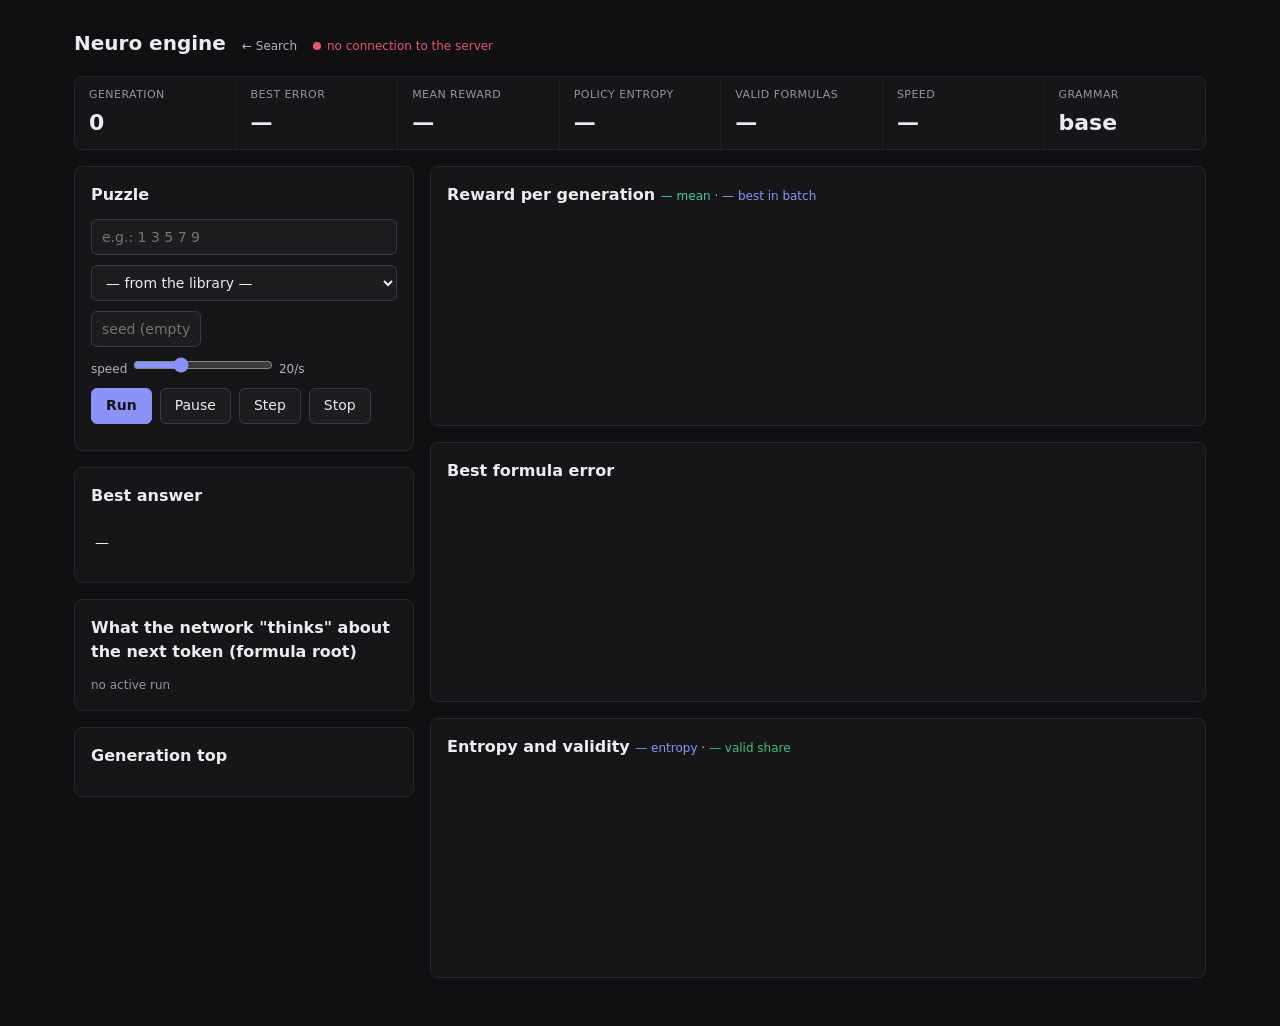
==== commit 995339c4: "feat(ui): bilingual dashboard - English canonical, Russian locale - markup and JS render strings rew" ====
--- a/static/neuro.html
+++ b/static/neuro.html
@@ -3,7 +3,7 @@
 <head>
 <meta charset="utf-8">
 <meta name="viewport" content="width=device-width, initial-scale=1">
-<title>seq2formula — Нейро</title>
+<title>seq2formula — Neuro</title>
 <link rel="stylesheet" href="/static/vendor/katex/katex.min.css">
 <link rel="stylesheet" href="/static/vendor/uplot/uPlot.min.css">
 <link rel="stylesheet" href="/static/style.css">
@@ -52,21 +52,21 @@
 <body>
 <div class="neuro-wrap">
   <div class="neuro-head">
-    <h1 style="margin:0;font-size:var(--fs-title);">Нейро-движок</h1>
-    <a href="/">← Поиск</a>
-    <span class="conn" id="conn"><span class="conn-dot"></span><span id="connText">на связи</span></span>
+    <h1 style="margin:0;font-size:var(--fs-title);">Neuro engine</h1>
+    <a href="/">← Search</a>
+    <span class="conn" id="conn"><span class="conn-dot"></span><span id="connText">connected</span></span>
     <span id="statusBadge" class="badge-solved" hidden></span>
-    <span id="shockBadge" class="badge-shock" hidden>встряска</span>
+    <span id="shockBadge" class="badge-shock" hidden>shock</span>
   </div>
 
   <div class="kpi-strip" id="kpiStrip">
-    <div class="cell"><div class="kpi-label">Поколение</div><div class="kpi-value num" id="kpiGen">0</div></div>
-    <div class="cell"><div class="kpi-label">Лучшая ошибка</div><div class="kpi-value num" id="kpiErr">—</div></div>
-    <div class="cell"><div class="kpi-label">Средняя награда</div><div class="kpi-value num" id="kpiReward">—</div></div>
-    <div class="cell"><div class="kpi-label">Энтропия политики</div><div class="kpi-value num" id="kpiH">—</div></div>
-    <div class="cell"><div class="kpi-label">Валидных формул</div><div class="kpi-value num" id="kpiValid">—</div></div>
-    <div class="cell"><div class="kpi-label">Скорость</div><div class="kpi-value num" id="kpiGps">—</div></div>
-    <div class="cell"><div class="kpi-label">Грамматика</div><div class="kpi-value" id="kpiStage">база</div></div>
+    <div class="cell"><div class="kpi-label">Generation</div><div class="kpi-value num" id="kpiGen">0</div></div>
+    <div class="cell"><div class="kpi-label">Best error</div><div class="kpi-value num" id="kpiErr">—</div></div>
+    <div class="cell"><div class="kpi-label">Mean reward</div><div class="kpi-value num" id="kpiReward">—</div></div>
+    <div class="cell"><div class="kpi-label">Policy entropy</div><div class="kpi-value num" id="kpiH">—</div></div>
+    <div class="cell"><div class="kpi-label">Valid formulas</div><div class="kpi-value num" id="kpiValid">—</div></div>
+    <div class="cell"><div class="kpi-label">Speed</div><div class="kpi-value num" id="kpiGps">—</div></div>
+    <div class="cell"><div class="kpi-label">Grammar</div><div class="kpi-value" id="kpiStage">base</div></div>
   </div>
 
   <div style="height:var(--gap)"></div>
@@ -74,63 +74,63 @@
   <div class="neuro-grid">
     <div>
       <div class="card">
-        <h2>Пазл</h2>
+        <h2>Puzzle</h2>
         <div class="row">
-          <input class="input" id="termsInput" style="flex:1" placeholder="например: 1 3 5 7 9">
+          <input class="input" id="termsInput" style="flex:1" placeholder="e.g.: 1 3 5 7 9">
         </div>
         <div class="row">
-          <select class="input" id="puzzleSelect" style="flex:1"><option value="">— из библиотеки —</option></select>
+          <select class="input" id="puzzleSelect" style="flex:1"><option value="">— from the library —</option></select>
         </div>
         <div class="row">
-          <input class="input" id="seedInput" style="width:110px" placeholder="сид (пусто = случайно)">
-          <label style="color:var(--muted);font-size:var(--fs-small)">скорость
+          <input class="input" id="seedInput" style="width:110px" placeholder="seed (empty = random)">
+          <label style="color:var(--muted);font-size:var(--fs-small)">speed
             <input type="range" id="speedSlider" min="1" max="60" value="20" step="1">
-            <span class="num" id="speedLabel">20/с</span>
+            <span class="num" id="speedLabel">20/s</span>
           </label>
         </div>
         <div class="row">
-          <button class="btn btn-primary" id="btnStart">Запустить</button>
-          <button class="btn" id="btnPause">Пауза</button>
-          <button class="btn" id="btnStep">Шаг</button>
-          <button class="btn" id="btnStop">Стоп</button>
+          <button class="btn btn-primary" id="btnStart">Run</button>
+          <button class="btn" id="btnPause">Pause</button>
+          <button class="btn" id="btnStep">Step</button>
+          <button class="btn" id="btnStop">Stop</button>
         </div>
         <div id="runInfo" style="margin-top:10px"></div>
       </div>
 
       <div class="card">
-        <h2>Лучший ответ</h2>
+        <h2>Best answer</h2>
         <div class="neuro-formula" id="bestFormula">—</div>
         <div id="bestMeta" style="color:var(--muted);font-size:var(--fs-small)"></div>
       </div>
 
       <div class="card">
-        <h2>Что сеть «думает» о следующем токене (корень формулы)</h2>
-        <div class="tokbars" id="tokBars"><div style="color:var(--faint);font-size:var(--fs-small)">нет активного запуска</div></div>
+        <h2>What the network "thinks" about the next token (formula root)</h2>
+        <div class="tokbars" id="tokBars"><div style="color:var(--faint);font-size:var(--fs-small)">no active run</div></div>
       </div>
 
       <div class="card">
-        <h2>Топ поколения</h2>
+        <h2>Generation top</h2>
         <table class="list-table top5" id="top5Table"><tbody></tbody></table>
       </div>
     </div>
 
     <div>
       <div class="card">
-        <h2>Награда за поколение
+        <h2>Reward per generation
           <span style="font-weight:400;font-size:12px;color:var(--muted)">
-            <span style="color:var(--teal)">— средняя</span> ·
-            <span style="color:var(--accent)">— лучшая в батче</span></span></h2>
+            <span style="color:var(--teal)">— mean</span> ·
+            <span style="color:var(--accent)">— best in batch</span></span></h2>
         <div class="chart" id="chartReward"></div>
       </div>
       <div class="card">
-        <h2>Ошибка лучшей формулы</h2>
+        <h2>Best formula error</h2>
         <div class="chart" id="chartError"></div>
       </div>
       <div class="card">
-        <h2>Энтропия и валидность
+        <h2>Entropy and validity
           <span style="font-weight:400;font-size:12px;color:var(--muted)">
-            <span style="color:var(--accent)">— энтропия</span> ·
-            <span style="color:var(--positive)">— доля валидных</span></span></h2>
+            <span style="color:var(--accent)">— entropy</span> ·
+            <span style="color:var(--positive)">— valid share</span></span></h2>
         <div class="chart" id="chartEntropy"></div>
       </div>
     </div>
@@ -138,6 +138,7 @@
 </div>
 <script src="/static/vendor/katex/katex.min.js"></script>
 <script src="/static/vendor/uplot/uPlot.iife.min.js"></script>
+<script src="/static/i18n.js"></script>
 <script src="/static/neuro.js"></script>
 </body>
 </html>
--- a/static/style.css
+++ b/static/style.css
@@ -175,6 +175,11 @@
   margin: 0 auto;
   padding: var(--pad) var(--pad) 48px;
   display: grid;
+  /* minmax(0, 1fr): an auto track sizes to the widest min-content child and
+     pushes the page into horizontal scroll (curves formulas, chart canvases);
+     with minmax(0, ...) the track fills the viewport and wide children are
+     handled by their own containers */
+  grid-template-columns: minmax(0, 1fr);
   gap: var(--gap);
 }
 
@@ -837,7 +842,8 @@
 
 .terms-wrap { overflow-x: auto; }
 
-.terms-table, .list-table {
+.terms-table, .table-scroll { overflow-x: auto; }
+.list-table {
   border-collapse: collapse;
   width: 100%;
   font-size: var(--fs-body);
@@ -1113,7 +1119,7 @@
 /* ===== Curves mode («Кривые») ===== */
 .curves-grid {
   display: grid;
-  grid-template-columns: minmax(320px, 480px) 1fr;
+  grid-template-columns: minmax(320px, 480px) minmax(0, 1fr);
   gap: var(--gap);
   margin-bottom: var(--gap);
   align-items: start;
@@ -1134,6 +1140,7 @@
 }
 
 .curve-live-panel { min-width: 0; }
+.curve-draw-panel, .curve-history-panel, .pane { min-width: 0; }
 
 .curve-hero { margin-bottom: 12px; }
 .curve-hero .hero-formula .katex { font-size: 1.3em; }
